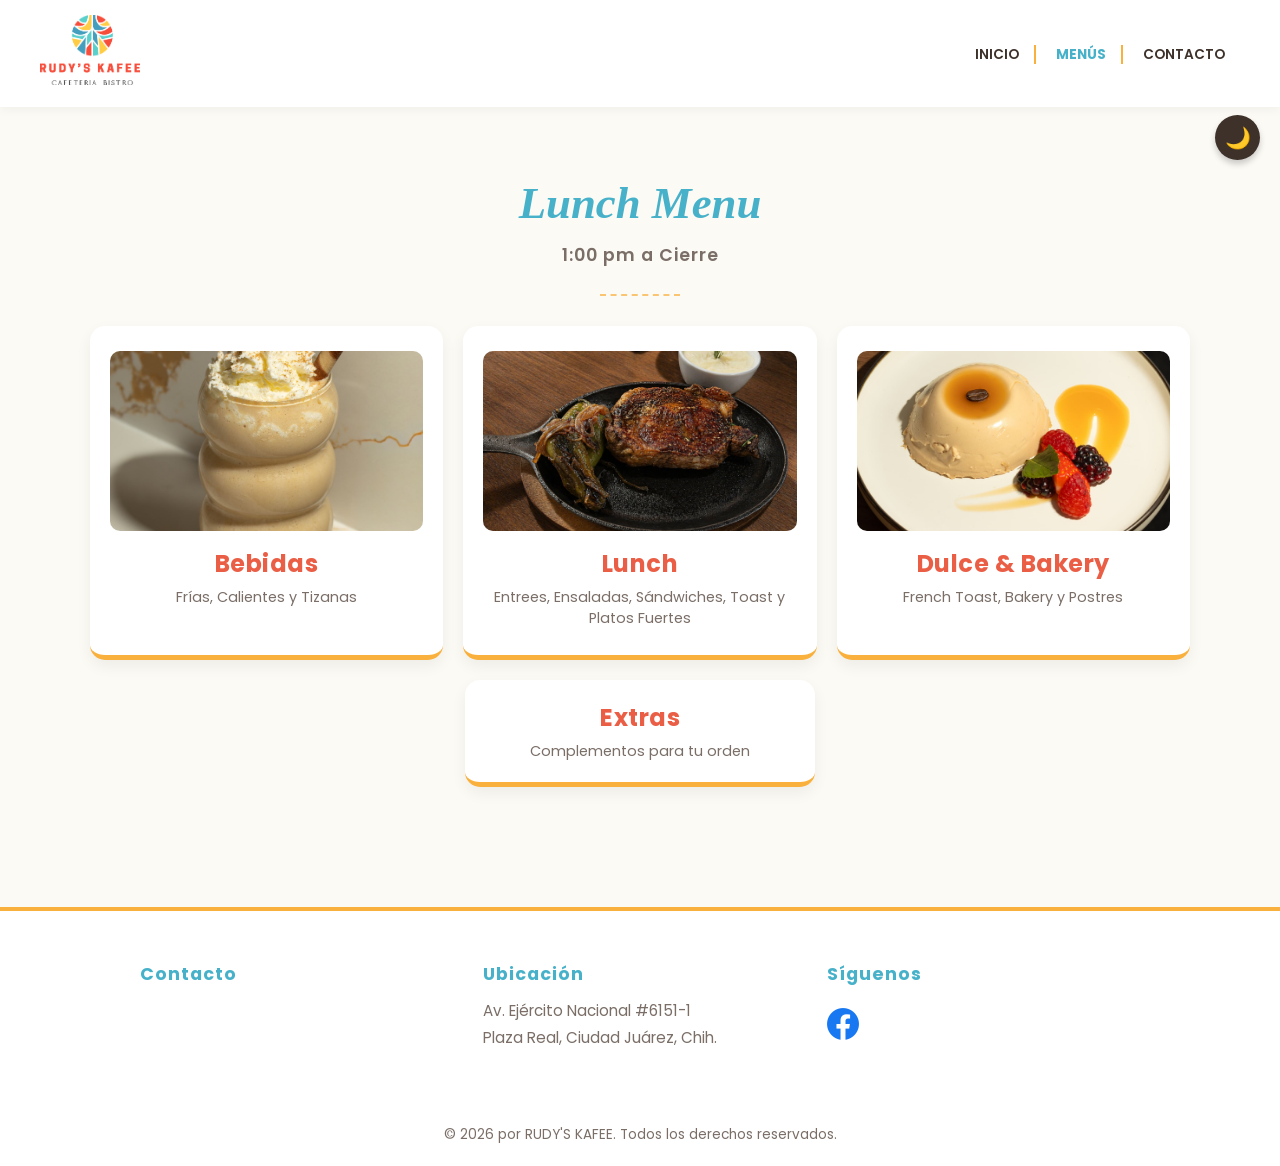
==== index.html @ c00ab3a1 "Update index.html" ====
<!DOCTYPE html>
<html lang="es">
<head>
    <meta charset="UTF-8">
    <meta name="viewport" content="width=device-width, initial-scale=1.0">
    <title>Menú Lunch | Rudy's Kafee</title>
    <link rel="stylesheet" href="style.css?v=43">
    <link href="https://fonts.googleapis.com/css2?family=Poppins:wght@300;400;600;700&display=swap" rel="stylesheet">
</head>
<body>

    <button id="themeToggle" class="theme-toggle" aria-label="Cambiar modo oscuro">🌙</button>
    <button id="backBtn" class="back-btn" onclick="goBack()" aria-label="Volver">&#10094;</button>

    <header class="header">
        <div class="nav-content">
            <div class="logo-area">
                <a href="inicio.html"><img src="LogoPNG.png" alt="Rudy's Kafee" class="logo-imagen"></a>
            </div>

            <button class="menu-toggle" id="menuToggle">
                <span></span>
                <span></span>
                <span></span>
            </button>
           <nav class="main-nav" id="mainNav">
                <ul>
                    <li><a href="inicio.html">Inicio</a></li>
                    <li><a href="index.html" style="color: var(--color-turquesa); font-weight: bold;">Menús</a></li>
                    <li><a href="contacto.html">Contacto</a></li>
                </ul>
            </nav>
        </div>
    </header>

    <main class="main-content">
        <div class="content-container">
            
            <div id="view-inicio" class="view-section active">
                
                <h2 class="brillo-lunch">Lunch Menu</h2>
                <p class="horario-lunch">1:00 pm a Cierre</p>
                <hr class="divider" style="margin: 0 auto 30px auto; width: 80px;">
                
                <div class="category-grid">
                    
                    <div class="category-card" onclick="navigateTo('view-bebidas-grid')">
                        <div class="category-image"><img src="frias/FrappeClasico.jpeg" alt="Bebidas"></div>
                        <h3>Bebidas</h3>
                        <p>Frías, Calientes y Tizanas</p>
                    </div>

                    <div class="category-card" onclick="navigateTo('view-lunch')">
                        <div class="category-image"><img src="fuerte/RibEye.jpeg" alt="Lunch"></div>
                        <h3>Lunch</h3>
                        <p>Entrees, Ensaladas, Sándwiches, Toast y Platos Fuertes</p>
                    </div>

                    <div class="category-card" onclick="navigateTo('view-dulce')">
                        <div class="category-image"><img src="postres/Pannacotta.jpeg" alt="Dulce"></div>
                        <h3>Dulce & Bakery</h3>
                        <p>French Toast, Bakery y Postres</p>
                    </div>

                </div>

                <div class="category-grid" style="grid-template-columns: 1fr; max-width: 350px; margin: 0 auto;">
                    <div class="category-card" onclick="navigateTo('view-extras')" style="display: flex; flex-direction: column; justify-content: center; padding: 20px;">
                        <h3>Extras</h3>
                        <p>Complementos para tu orden</p>
                    </div>
                </div>

            </div>

            <div id="view-bebidas-grid" class="view-section">
                <h2 class="section-title" style="text-align: center;">¿QUÉ TE APETECE BEBER?</h2>
                <hr class="divider" style="margin: 10px auto 30px auto; width: 80px;">
                
                <div class="category-grid">
                    <div class="category-card" onclick="navigateTo('view-bebidas-calientes')">
                        <h3>Calientes</h3>
                        <p>Café Clásico, Lattes, Mochas y Tizanas</p>
                    </div>
                    <div class="category-card" onclick="navigateTo('view-bebidas-frias')">
                        <h3>Frías</h3>
                        <p>Frappes, Lattes Fríos, Non-Coffee y Tizanas</p>
                    </div>
                    <div class="category-card" onclick="navigateTo('view-bebidas-aguas')">
                        <h3>Aguas</h3>
                        <p>Saratoga</p>
                    </div>
                </div>
            </div>

            <div id="view-bebidas-calientes" class="view-section">
                <h2 class="section-title">HOT DRINKS</h2>
                <hr class="divider">

                <div class="menu-grid">
                    <div class="menu-item"><div class="item-image-wrapper"><img src="calientes/Capuchino.jpeg" alt="Capuchino"></div><div class="item-text-wrapper"><h3 class="item-name">Capuchino</h3><span class="item-price" style="display: block; font-size: 0.9rem;">11 OZ: 82.00</span><span class="item-price" style="display: block; font-size: 0.9rem;">16 OZ: 93.00</span></div></div>
                    <div class="menu-item"><div class="item-image-wrapper"><img src="calientes/Chocolate.jpeg" alt="Chocolate"></div><div class="item-text-wrapper"><h3 class="item-name">Chocolate</h3><span class="item-price" style="display: block; font-size: 0.9rem;">11 OZ: 82.00</span><span class="item-price" style="display: block; font-size: 0.9rem;">16 OZ: 93.00</span></div></div>
                    <div class="menu-item"><div class="item-image-wrapper"><img src="calientes/Americano.jpeg" alt="Americano"></div><div class="item-text-wrapper"><h3 class="item-name">Americano</h3><span class="item-price" style="display: block; font-size: 0.9rem;">11 OZ: 76.00</span><span class="item-price" style="display: block; font-size: 0.9rem;">16 OZ: 87.00</span></div></div>
                    <div class="menu-item"><div class="item-image-wrapper"><img src="calientes/Espresso.jpeg" alt="Espresso"></div><div class="item-text-wrapper"><h3 class="item-name">Espresso</h3><span class="item-price" style="display: block; font-size: 0.9rem;">75.00</span><span class="item-price" style="display: block; font-size: 0.9rem; color: var(--color-desc);">Acompañado de agua mineral</span></div></div>
                </div>

                <h3 class="sub-section-title">Lattes</h3>
                <div class="menu-grid">
                    <div class="menu-item"><div class="item-image-wrapper"><img src="calientes/Latte.jpeg" alt="Latte"></div><div class="item-text-wrapper"><h3 class="item-name">Latte</h3><span class="item-price" style="display: block; font-size: 0.9rem;">11 OZ: 82.00</span><span class="item-price" style="display: block; font-size: 0.9rem;">16 OZ: 93.00</span></div></div>
                    <div class="menu-item"><div class="item-image-wrapper"><img src="calientes/LatteVainilla.jpeg" alt="Latte Vainilla"></div><div class="item-text-wrapper"><h3 class="item-name">Latte Vainilla</h3><span class="item-price" style="display: block; font-size: 0.9rem;">11 OZ: 82.00</span><span class="item-price" style="display: block; font-size: 0.9rem;">16 OZ: 93.00</span></div></div>
                    <div class="menu-item"><div class="item-image-wrapper"><img src="calientes/LatteCaramelo.jpeg" alt="Latte Caramelo"></div><div class="item-text-wrapper"><h3 class="item-name">Latte Caramelo</h3><span class="item-price" style="display: block; font-size: 0.9rem;">11 OZ: 82.00</span><span class="item-price" style="display: block; font-size: 0.9rem;">16 OZ: 93.00</span></div></div>
                    <div class="menu-item"><div class="item-image-wrapper"><img src="calientes/LatteAvellana.jpeg" alt="Latte Avellana"></div><div class="item-text-wrapper"><h3 class="item-name">Latte Avellana</h3><span class="item-price" style="display: block; font-size: 0.9rem;">11 OZ: 82.00</span><span class="item-price" style="display: block; font-size: 0.9rem;">16 OZ: 93.00</span></div></div>
                </div>

                <h3 class="sub-section-title">Mochas</h3>
                <div class="menu-grid">
                    <div class="menu-item"><div class="item-image-wrapper"><img src="calientes/MochaOscuro.jpeg" alt="Mocha Oscuro"></div><div class="item-text-wrapper"><h3 class="item-name">Mocha Oscuro</h3><span class="item-price" style="display: block; font-size: 0.9rem;">11 OZ: 82.00</span><span class="item-price" style="display: block; font-size: 0.9rem;">16 OZ: 93.00</span></div></div>
                    <div class="menu-item"><div class="item-image-wrapper"><img src="calientes/MochaBlanco.jpeg" alt="Mocha Blanco"></div><div class="item-text-wrapper"><h3 class="item-name">Mocha Blanco</h3><span class="item-price" style="display: block; font-size: 0.9rem;">11 OZ: 82.00</span><span class="item-price" style="display: block; font-size: 0.9rem;">16 OZ: 93.00</span></div></div>
                </div>

                <h3 class="sub-section-title">Tizanas</h3>
                <div class="menu-grid">
                    <div class="menu-item"><div class="item-image-wrapper"><img src="calientes/Fresa-Kiwi.jpeg" alt="Tizana Fresa Kiwi"></div><div class="item-text-wrapper"><h3 class="item-name">Tizana Fresa Kiwi</h3><span class="item-price">89.00</span></div></div>
                    <div class="menu-item"><div class="item-image-wrapper"><img src="calientes/CocoArandano.jpeg" alt="Tizana Coco Arandano"></div><div class="item-text-wrapper"><h3 class="item-name">Tizana Coco Arandano</h3><span class="item-price">89.00</span></div></div>
                    <div class="menu-item"><div class="item-image-wrapper"><img src="calientes/FrutosBosque.jpeg" alt="Tizana Frutos Bosque"></div><div class="item-text-wrapper"><h3 class="item-name">Tizana Frutos del Bosque</h3><span class="item-price">89.00</span></div></div>
                </div>
            </div>

            <div id="view-bebidas-frias" class="view-section">
                <h2 class="section-title">COLD DRINKS</h2>
                <hr class="divider">
                <h3 class="sub-section-title title-temporada">Bebidas de Temporada</h3>
                <div class="menu-grid">
                    <div class="menu-item"><div class="item-image-wrapper"><img src="frias/Sandia.jpeg" alt="Rojo Sandia Refresher"></div><div class="item-text-wrapper"><h3 class="item-name">Rojo Sandia Refresher</h3><span class="item-price">98.00</span></div></div>
                    <div class="menu-item"><div class="item-image-wrapper"><img src="frias/Tropical.jpeg" alt="Rose Refresher"></div><div class="item-text-wrapper"><h3 class="item-name">Rose Refresher</h3><span class="item-price">98.00</span></div></div>
                    <div class="menu-item"><div class="item-image-wrapper"><img src="frias/Kiwi.jpeg" alt="Tropical Kiwi Velvet"></div><div class="item-text-wrapper"><h3 class="item-name">Tropical Kiwi Velvet</h3><span class="item-price">98.00</span></div></div>
                </div>

                <div class="category-spacing"></div>

                <h3 class="sub-section-title">Frappes</h3>
                <div class="menu-grid">
                    <div class="menu-item"><div class="item-image-wrapper"><img src="frias/FrappeClasico.jpeg" alt="Frappe Clasico"></div><div class="item-text-wrapper"><h3 class="item-name">Frappe Clasico</h3><span class="item-price">103.00</span></div></div>
                    <div class="menu-item"><div class="item-image-wrapper"><img src="frias/FrappeVainilla.jpeg" alt="Frappe Vainilla"></div><div class="item-text-wrapper"><h3 class="item-name">Frappe Vainilla</h3><span class="item-price">103.00</span></div></div>
                    <div class="menu-item"><div class="item-image-wrapper"><img src="frias/FrappeOreo.jpeg" alt="Frappe Oreo"></div><div class="item-text-wrapper"><h3 class="item-name">Frappe Oreo</h3><span class="item-price">103.00</span></div></div>
                    <div class="menu-item"><div class="item-image-wrapper"><img src="frias/FrappeMochaOscuro.jpeg" alt="Frappe Mocha Oscuro"></div><div class="item-text-wrapper"><h3 class="item-name">Frappe Mocha Oscuro</h3><span class="item-price">103.00</span></div></div>
                    <div class="menu-item"><div class="item-image-wrapper"><img src="frias/FrappeMochaBlanco.jpeg" alt="Frappe Mocha Blanco"></div><div class="item-text-wrapper"><h3 class="item-name">Frappe Mocha Blanco</h3><span class="item-price">103.00</span></div></div>
                    <div class="menu-item"><div class="item-image-wrapper"><img src="frias/FrappeMazapan.jpeg" alt="Frappe Mazapan"></div><div class="item-text-wrapper"><h3 class="item-name">Frappe Mazapan</h3><span class="item-price">103.00</span></div></div>
                    <div class="menu-item"><div class="item-image-wrapper"><img src="frias/FrappeCaramelo.jpeg" alt="Frappe Caramelo"></div><div class="item-text-wrapper"><h3 class="item-name">Frappe Caramelo</h3><span class="item-price">103.00</span></div></div>
                    <div class="menu-item"><div class="item-image-wrapper"><img src="frias/FrappeAvellana.jpeg" alt="Frappe Avellana"></div><div class="item-text-wrapper"><h3 class="item-name">Frappe Avellana</h3><span class="item-price">103.00</span></div></div>
                </div>

               <h3 class="sub-section-title">Lattes</h3>
                <div class="menu-grid">
                    <div class="menu-item"><div class="item-image-wrapper"><img src="frias/LatteClasico.jpeg" alt="Latte Frio Regular"></div><div class="item-text-wrapper"><h3 class="item-name">Latte Frio Regular</h3><span class="item-price">82.00</span></div></div>
                    <div class="menu-item"><div class="item-image-wrapper"><img src="frias/LatteFrioVainilla.jpeg" alt="Latte Frio Vainilla"></div><div class="item-text-wrapper"><h3 class="item-name">Latte Frio Vainilla</h3><span class="item-price">87.00</span></div></div>
                    <div class="menu-item"><div class="item-image-wrapper"><img src="frias/LatteFrioAvellana.jpeg" alt="Latte Frio Avellana"></div><div class="item-text-wrapper"><h3 class="item-name">Latte Frio Avellana</h3><span class="item-price">87.00</span></div></div>
                    <div class="menu-item"><div class="item-image-wrapper"><img src="frias/LatteCaramelo.jpeg" alt="Latte Frio Caramelo"></div><div class="item-text-wrapper"><h3 class="item-name">Latte Frio Caramelo</h3><span class="item-price">87.00</span></div></div>
                    <div class="menu-item"><div class="item-image-wrapper"><img src="frias/LatteBlanco.jpeg" alt="Latte Frio Mocha Blanco"></div><div class="item-text-wrapper"><h3 class="item-name">Latte Frio Mocha Blanco</h3><span class="item-price">87.00</span></div></div>
                    <div class="menu-item"><div class="item-image-wrapper"><img src="frias/LatteOscuro.jpeg" alt="Latte Frio Mocha Oscuro"></div><div class="item-text-wrapper"><h3 class="item-name">Latte Frio Mocha Oscuro</h3><span class="item-price">87.00</span></div></div>
                </div>

               <h3 class="sub-section-title">Non-Coffee</h3>
                <div class="menu-grid">
                    <div class="menu-item"><div class="item-image-wrapper"><img src="frias/FresaMora.jpeg" alt="Refresher Berry Garden"></div><div class="item-text-wrapper"><h3 class="item-name">Refresher Berry Garden</h3><span class="item-price">87.00</span></div></div>
                    <div class="menu-item"><div class="item-image-wrapper"><img src="frias/CerezaMora.jpeg" alt="Refresher Cherry Blackberry"></div><div class="item-text-wrapper"><h3 class="item-name">Refresher Cherry Blackberry</h3><span class="item-price">87.00</span></div></div>
                    <div class="menu-item"><div class="item-image-wrapper"><img src="frias/Mango.jpeg" alt="Refresher Mango Peach"></div><div class="item-text-wrapper"><h3 class="item-name">Refresher Mango Peach</h3><span class="item-price">87.00</span></div></div>
                    <div class="menu-item"><div class="item-image-wrapper"><img src="frias/LimonadaFresa.jpeg" alt="Limonada Mineral"></div><div class="item-text-wrapper"><h3 class="item-name">Limonada Mineral de Fresa</h3><span class="item-price">82.00</span></div></div>
                    <div class="menu-item"><div class="item-image-wrapper"><img src="frias/Naranjada.jpeg" alt="Jugo de Naranja"></div><div class="item-text-wrapper"><h3 class="item-name">Jugo de Naranja</h3><span class="item-price">97.00</span></div></div>
                     <div class="menu-item"><div class="item-image-wrapper"><img src="frias/VasoLeche.jpg" alt="Vaso de Leche"></div><div class="item-text-wrapper"><h3 class="item-name">Vaso de Leche</h3><span class="item-price">42.00</span></div></div>
                    <div class="menu-item"><div class="item-image-wrapper"><img src="frias/CocaCola.jpeg" alt="CocaCola"></div><div class="item-text-wrapper"><h3 class="item-name">Coca Cola 235 ml</h3><span class="item-price">49.00</span></div></div>
                 </div>
                 
               <h3 class="sub-section-title">Tizanas</h3>
                <div class="menu-grid">
                    <div class="menu-item"><div class="item-image-wrapper"><img src="frias/FresaKiwiFria.jpeg" alt="Tizana Fresa Kiwi Fria"></div><div class="item-text-wrapper"><h3 class="item-name">Tizana Fresa Kiwi Fria</h3><span class="item-price">89.00</span></div></div>
                    <div class="menu-item"><div class="item-image-wrapper"><img src="frias/CocoArandanoFria.jpeg" alt="Tizana Coco Arandano Fria"></div><div class="item-text-wrapper"><h3 class="item-name">Tizana Coco Arandano Fria</h3><span class="item-price">89.00</span></div></div>
                    <div class="menu-item"><div class="item-image-wrapper"><img src="frias/FrutosBosqueFria.jpeg" alt="Tizana Frutos Bosque Fria"></div><div class="item-text-wrapper"><h3 class="item-name">Tizana Frutos Bosque Fria</h3><span class="item-price">89.00</span></div></div>
                </div>
            </div>

            <div id="view-bebidas-aguas" class="view-section">
                <h2 class="section-title">AGUAS</h2>
                <hr class="divider">
                <div class="menu-grid">
                    <div class="menu-item"><div class="item-image-wrapper"><img src="frias/Saratoga.jpg" alt="Saratoga"></div><div class="item-text-wrapper"><h3 class="item-name">Agua Saratoga 828 ml</h3><span class="item-price">99.00</span></div></div>
                    <div class="menu-item"><div class="item-image-wrapper"><img src="frias/SaratogaMineral.jpg" alt="Saratoga"></div><div class="item-text-wrapper"><h3 class="item-name">Agua Saratoga Carbonatada 828 ml</h3><span class="item-price">99.00</span></div></div>
                    <div class="menu-item"><div class="item-image-wrapper"><img src="frias/SaratogaChica.jpg" alt="Saratoga"></div><div class="item-text-wrapper"><h3 class="item-name">Agua Saratoga 355 ml</h3><span class="item-price">58.00</span></div></div>                   
                 </div>
            </div>

            <div id="view-lunch" class="view-section">
                <div class="especialidad-pill">
                    <img src="LogoSinTexto.png" alt="Especialidad Rudy's">
                    <span>Son especialidad de la casa</span>
                </div>
                <h2 class="section-title">LUNCH</h2>
                <hr class="divider">

                <h3 class="sub-section-title">Entrees</h3>
                <div class="menu-grid">
                    <div class="menu-item">
                        <div class="item-image-wrapper"><img src="entrees/BowlFrutas.jpeg" alt="Bowl de Frutas"></div>
                        <div class="item-text-wrapper"><h3 class="item-name">Bowl de Frutas</h3><p class="item-desc">Fruta de temporada, yogurt griego, granola y miel de abeja.</p><span class="item-price">145.00</span></div>
                    </div>
                   <div class="menu-item">
                        <div class="item-image-wrapper"><img src="entrees/Rollitos.jpeg" alt="Samplers Salé Volován"></div> 
                        <div class="item-text-wrapper">
                            <h3 class="item-name" style="display: flex; align-items: center; gap: 8px;">Tabla Salado Volován <img src="LogoSinTexto.png" alt="Especialidad" style="width: 22px; height: 22px; object-fit: contain;"></h3>
                            <p class="item-desc">Pepino con salmón y tzatziki. <br> Jamón y queso crema. <br> Champiñones con queso gouda y ensalada de morrones. <br> Pesto, tomates cherry y mozzarella. <br> 2 c/u </p>
                            <span class="item-price">245.00</span>
                        </div>
                    </div>
                    <div class="menu-item">
                        <div class="item-image-wrapper"><img src="entrees/RollitoDulce.jpeg" alt="Samplers Sucré Volován"></div>
                        <div class="item-text-wrapper">
                            <h3 class="item-name" style="display: flex; align-items: center; gap: 8px;">Tabla Dulce Volován <img src="LogoSinTexto.png" alt="Especialidad" style="width: 22px; height: 22px; object-fit: contain;"></h3>
                            <p class="item-desc">Nutella, avellana y merengue. <br> Pastelera de frutos rojos, mermelada de la casa y menta. <br> Matcha-coco, chocolate y ajonjolí negro. <br> Crema pastelera de café, fresa y caramelo.<br> 2 c/u </p>
                            <span class="item-price">235.00</span>
                        </div>
                    </div>
                    <div class="menu-item">
                        <div class="item-image-wrapper"><img src="entrees/MiniMolletes.jpeg" alt="Mini Molletes"></div>
                        <div class="item-text-wrapper"><h3 class="item-name">Mini Molletes</h3><p class="item-desc">Frijoles refritos, queso Gouda gratinado.<br>Chorizo.<br>Tocino.<br>Pico de gallo.<br>2 c/u</p><span class="item-price">185.00</span></div>
                    </div>
                </div>

                <h3 class="sub-section-title">Ensaladas</h3>
                <div class="menu-grid">
                    <div class="menu-item">
                        <div class="item-image-wrapper"><img src="ensaladas/EnsaladaManzana.jpeg" alt="Ensalada de Manzana"></div>
                        <div class="item-text-wrapper">
                            <h3 class="item-name">Ensalada de Manzana</h3>
                            <p class="item-desc">Espinacas baby, pepino, arándanos, manzana Granny Smith, cebolla morada y nuez caramelizada.</p>
                            <span class="item-price">175.00</span>
                        </div>
                    </div>
                    <div class="menu-item">
                        <div class="item-image-wrapper"><img src="ensaladas/EnsaladaCol.jpeg" alt="Choux de Bruxelles"></div>
                        <div class="item-text-wrapper">
                            <h3 class="item-name" style="display: flex; align-items: center; gap: 8px;">Coles de Bruselas Rudy's <img src="LogoSinTexto.png" alt="Especialidad" style="width: 22px; height: 22px;"></h3>
                            <p class="item-desc">Coles de bruselas, queso feta, almendra fileteada, jugo de limón y reducción balsámica.</p>
                            <span class="item-price">195.00</span>
                        </div>
                    </div>
                    <div class="menu-item">
                        <div class="item-image-wrapper"><img src="ensaladas/EnsaladaPollo.jpeg" alt="Ensalada Cesar"></div>
                        <div class="item-text-wrapper">
                            <h3 class="item-name">Ensalada Cesar</h3>
                            <p class="item-desc">Corazones de lechuga romana, aderezo césar de la casa, morrones preparados, parmesano, crotones y pollo a la plancha.</p>
                            <span class="item-price">210.00</span>
                        </div>
                    </div>
                </div>

                <h3 class="sub-section-title">Sandwiches</h3>
                <p style="color: var(--color-desc); font-size: 0.9rem; margin-top: -10px; margin-bottom: 15px; font-style: italic;">* Incluyen chips sea salt o ensalada kale.</p>
                <div class="menu-grid">
                    <div class="menu-item">
                        <div class="item-image-wrapper"><img src="sandwich/CuernitoJamon.jpeg" alt="Croissant de Jamon"></div>
                        <div class="item-text-wrapper"><h3 class="item-name">Croissant de Jamón</h3><p class="item-desc">Jamón de pierna, queso gouda, tomate bola, lechuga, aioli de romero.</p><span class="item-price">180.00</span></div>
                    </div>
                    <div class="menu-item">
                        <div class="item-image-wrapper"><img src="sandwich/CuernitoHuevoEstrellado.jpeg" alt="Croissant Corned Beef"></div>
                        <div class="item-text-wrapper"><h3 class="item-name">Croissant Corned Beef</h3><p class="item-desc">Corned beef, queso gouda, huevo estrellado, aioli de ajo frito.</p><span class="item-price">230.00</span></div>
                    </div>
                    <div class="menu-item">
                        <div class="item-image-wrapper"><img src="sandwich/SandwichPollo.jpeg" alt="Panini Rudy"></div>
                        <div class="item-text-wrapper"><h3 class="item-name" style="display: flex; align-items: center; gap: 8px;">Panini Rudy <img src="LogoSinTexto.png" alt="Especialidad" style="width: 22px; height: 22px;"></h3><p class="item-desc">Pechuga de pollo a la plancha, queso gouda, champiñones, morrones preparados, lechuga.</p><span class="item-price">200.00</span></div>
                    </div>
                     <div class="menu-item">
                        <div class="item-image-wrapper"><img src="sandwich/BLT.jpeg" alt="Sandwich Blt"></div>
                        <div class="item-text-wrapper"><h3 class="item-name">Avocado BLT Bistro</h3><p class="item-desc">Tocino crujiente, lechuga fresca, rodajas de tomate, ensalada fria de papa, mostaza dijon. </p><span class="item-price">180.00</span></div>
                    </div>
                </div>

                <h3 class="sub-section-title">Toast</h3>
                <div class="menu-grid">
                    <div class="menu-item">
                        <div class="item-image-wrapper"><img src="toast/ToastAvodado.jpeg" alt="Avocat Toast"></div>
                        <div class="item-text-wrapper"><h3 class="item-name">Avocado Toast Clasico</h3><p class="item-desc">Hogaza natural, aguacate, tocino, salsa macha, mostaza dijon.</p><span class="item-price">175.00</span></div>
                    </div>
                    <div class="menu-item">
                        <div class="item-image-wrapper"><img src="toast/SaumonToast.jpg" alt="Saumon Toast"></div>
                        <div class="item-text-wrapper"><h3 class="item-name" style="display: flex; align-items: center; gap: 8px;">Salmón Toast Rudy's <img src="LogoSinTexto.png" alt="Especialidad" style="width: 22px; height: 22px;"></h3><p class="item-desc">Hogaza, salmón ahumado, aguacate, pepino, cebolla morada, tzatziki.</p><span class="item-price">220.00</span></div>
                    </div>
                </div>

                <h3 class="sub-section-title">Plato Fuerte</h3>
                <div class="menu-grid">
                    <div class="menu-item">
                        <div class="item-image-wrapper"><img src="fuerte/RibEye.jpeg" alt="Rib Eye"></div>
                        <div class="item-text-wrapper"><h3 class="item-name">Rib Eye Reserve</h3><p class="item-desc">Corte de 350g, puré de papa cremoso con un toque de romero, chiles toreados.</p><span class="item-price">650.00</span></div>
                    </div>
                    <div class="menu-item">
                        <div class="item-image-wrapper"><img src="fuerte/Salmon.jpeg" alt="Salmon"></div>
                        <div class="item-text-wrapper"><h3 class="item-name">Salmón Premium Grille</h3><p class="item-desc">Salmón fresco 200g, salsa blanca de queso, coles de Bruselas rostizadas con almendra, reducción balsámica, puré cremoso con romero.</p><span class="item-price">480.00</span></div>
                    </div>
                    <div class="menu-item">
                        <div class="item-image-wrapper"><img src="fuerte/PastaBlanca.jpeg" alt="Pasta Blanca"></div>
                        <div class="item-text-wrapper">
                            <h3 class="item-name">Pasta a la Crème</h3>
                            <p class="item-desc">Pasta corta, salsa blanca de quesos, pollo.</p>
                            <span class="item-price">245.00</span>
                        </div>
                    </div>
                    <div class="menu-item">
                        <div class="item-image-wrapper"><img src="fuerte/PastaPesto.jpeg" alt="Pasta Pesto"></div>
                        <div class="item-text-wrapper">
                            <h3 class="item-name">Pasta Pesto de albahaca</h3>
                            <p class="item-desc">Pasta larga, salsa de pesto de albahaca fresca, pollo.</p>
                            <span class="item-price">265.00</span>
                        </div>
                    </div>
                </div>
            </div>

            <div id="view-dulce" class="view-section">
                <div class="especialidad-pill">
                    <img src="LogoSinTexto.png" alt="Especialidad Rudy's">
                    <span>Son especialidad de la casa</span>
                </div>
                <h2 class="section-title">DULCE & BAKERY</h2>
                <hr class="divider">

                <h3 class="sub-section-title">Signature French Toast</h3>
                <div class="menu-grid">
                    <div class="menu-item">
                        <div class="item-image-wrapper"><img src="french/FrenchMatcha.jpeg" alt="French Toast Matcha"></div>
                        <div class="item-text-wrapper"><h3 class="item-name">French Toast Matcha</h3><p class="item-desc">Pan brioche, crema pastelera de coco, crumble de coco, nibs de cacao.</p><span class="item-price">175.00</span></div>
                    </div>
                    <div class="menu-item">
                        <div class="item-image-wrapper"><img src="french/FrenchCherry.jpeg" alt="French Toast Cherry Blossom"></div>
                        <div class="item-text-wrapper"><h3 class="item-name">French Toast Cherry Blossom</h3><p class="item-desc">Pan brioche, crema pastelera de frutos rojos, mermelada de la casa, azúcar glass.</p><span class="item-price">185.00</span></div>
                    </div>
                    <div class="menu-item">
                        <div class="item-image-wrapper"><img src="french/ToastRojos.jpeg" alt="Fruits Rouges Toast"></div>
                        <div class="item-text-wrapper"><h3 class="item-name">Frutos Rojos Toast</h3><p class="item-desc">Hogaza de natural, queso crema, frutos rojos, almendra fileteada, miel de abeja.</p><span class="item-price">175.00</span></div>
                    </div>
                    <div class="menu-item">
                        <div class="item-image-wrapper"><img src="french/FrenchRudys.jpeg" alt="French Toast Rudy's"></div>
                        <div class="item-text-wrapper"><h3 class="item-name" style="display: flex; align-items: center; gap: 8px;">French Toast Rudy's <img src="LogoSinTexto.png" alt="Especialidad" style="width: 22px; height: 22px;"></h3><p class="item-desc">Pan brioche, crema pastelera de café, caramelo, chocolate semiamargo, merengue suizo.</p><span class="item-price">185.00</span></div>
                    </div>
                </div>

                <h3 class="sub-section-title">Bakery</h3>
                <div class="menu-grid">
                    <div class="menu-item">
                        <div class="item-image-wrapper"><img src="roles/RolCajeta.jpeg" alt="Rol Cajeta"></div>
                        <div class="item-text-wrapper"><h3 class="item-name">Rol de Canela Cajeta</h3><p class="item-desc">Cobertura de queso crema, nuez, cajeta.</p><span class="item-price">100.00</span></div>
                    </div>
                    <div class="menu-item">
                        <div class="item-image-wrapper"><img src="roles/RolRojos.jpeg" alt="Rol Frutos Rojos"></div>
                        <div class="item-text-wrapper"><h3 class="item-name">Rol de Canela Frutos Rojos</h3><p class="item-desc">Cobertura de queso crema, compota de frutos rojos.</p><span class="item-price">100.00</span></div>
                    </div>
                    <div class="menu-item">
                        <div class="item-image-wrapper"><img src="roles/RolNutella.jpeg" alt="Rol Nutella"></div>
                        <div class="item-text-wrapper"><h3 class="item-name">Rol de Canela Nutella</h3><p class="item-desc">Cobertura de queso crema, nuez, nutella.</p><span class="item-price">100.00</span></div>
                    </div>
                </div>

                <h3 class="sub-section-title">Desserts</h3>
                <div class="menu-grid">
                    <div class="menu-item">
                        <div class="item-image-wrapper"><img src="postres/Pannacotta.jpeg" alt="Pannacotta"></div>
                        <div class="item-text-wrapper"><h3 class="item-name" style="display: flex; align-items: center; gap: 8px;">Pannacotta Rudy's <img src="LogoSinTexto.png" alt="Especialidad" style="width: 22px; height: 22px;"></h3><p class="item-desc">Pannacotta de café, caramelo, frutos rojos, hojas de menta.</p><span class="item-price">165.00</span></div>
                   </div>
                    <div class="menu-item">
                        <div class="item-image-wrapper"><img src="postres/Afogatto.jpeg" alt="Afogatto"></div>
                        <div class="item-text-wrapper"><h3 class="item-name">Affogato</h3><p class="item-desc">Bola de nieve de vainilla acompañado de shot de espresso.</p><span class="item-price">120.00</span></div>
                    </div>
                    <div class="menu-item">
                        <div class="item-image-wrapper"><img src="postres/Brownie.jpeg" alt="Brownie"></div>
                        <div class="item-text-wrapper"><h3 class="item-name" style="display: flex; align-items: center; gap: 8px;">Brownie Artesanal Rudy's <img src="LogoSinTexto.png" alt="Especialidad" style="width: 22px; height: 22px;"></h3><p class="item-desc">Acompañado de una bola de nieve con caramelo.</p><span class="item-price">110.00</span></div>
                    </div>
                    <div class="menu-item">
                        <div class="item-image-wrapper"><img src="postres/PastelCafe.jpeg" alt="PastelCafe"></div>
                        <div class="item-text-wrapper"><h3 class="item-name">Rebanada de pastel sabor café</h3><p class="item-desc">Deliciosa rebanada de pastel sabor café.</p><span class="item-price">155.00</span></div>
                    </div>
                     <div class="menu-item">
                        <div class="item-image-wrapper"><img src="postres/PastelChoco.jpeg" alt="PastelChoco"></div>
                        <div class="item-text-wrapper"><h3 class="item-name">Rebanada de pastel sabor chocolate</h3><p class="item-desc">Deliciosa rebanada de pastel sabor chocolate.</p><span class="item-price">165.00</span></div>
                    </div>
                    <div class="menu-item">
                        <div class="item-image-wrapper"><img src="galletas/ChocoChip.jpeg" alt="Galleta NY Chocolate Chip"></div>
                       <div class="item-text-wrapper"><h3 class="item-name">Galleta NY Chocolate Chip</h3><span class="item-price">95.00</span></div>
                    </div>
                    <div class="menu-item">
                        <div class="item-image-wrapper"><img src="galletas/ChocoMatcha.jpeg" alt="Galleta NY Chocolate Chip Matcha"></div>
                        <div class="item-text-wrapper"><h3 class="item-name">Galleta NY Chocolate Chip Matcha</h3><span class="item-price">95.00</span></div>
                    </div>
                    <div class="menu-item">
                        <div class="item-image-wrapper"><img src="galletas/GalletaMatcha.jpeg" alt="Galleta NY Matcha"></div>
                        <div class="item-text-wrapper"><h3 class="item-name">Galleta NY Matcha</h3><span class="item-price">95.00</span></div>
                    </div>
                </div>
            </div> 

            <div id="view-extras" class="view-section">
                <div class="especialidad-pill">
                    <img src="LogoSinTexto.png" alt="Especialidad Rudy's">
                    <span>Son especialidad de la casa</span>
                </div>
                <h2 class="section-title">EXTRAS</h2>
                <hr class="divider">

                <div class="extras-container">
                    <h3 class="sub-section-title">Para tus Platillos</h3>
                    <div class="extra-item"><span class="extra-name">Huevo</span><span class="extra-price">15.00</span></div>
                    <div class="extra-item"><span class="extra-name">Aguacate</span><span class="extra-price">25.00</span></div>
                    <div class="extra-item"><span class="extra-name">Tocino</span><span class="extra-price">35.00</span></div>
                    <div class="extra-item"><span class="extra-name">Pollo</span><span class="extra-price">50.00</span></div>
                     <div class="extra-item"><span class="extra-name">Salmon 100g </span><span class="extra-price">190.00</span></div>
                    <div class="extra-item"><span class="extra-name">Salsa macha</span><span class="extra-price">35.00</span></div>
                    <div class="extra-item"><span class="extra-name">Aderezo (Aioli, Cesar clarico, Romero)</span><span class="extra-price">35.00</span></div>
                    <div class="extra-item"><span class="extra-name">Jamon</span><span class="extra-price">35.00</span></div>
                    
                    <div class="category-spacing"></div>

                    <h3 class="sub-section-title">Para tus Bebidas / Postres</h3>
                    <div class="extra-item"><span class="extra-name">Leche Extra</span><span class="extra-price">12.00</span></div>
                    <div class="extra-item"><span class="extra-name">Leche de Almendra</span><span class="extra-price">18.00</span></div>
                    <div class="extra-item"><span class="extra-name">Leche de Soya</span><span class="extra-price">18.00</span></div>
                    <div class="extra-item"><span class="extra-name">Crema Batida</span><span class="extra-price">12.00</span></div>
                    <div class="extra-item"><span class="extra-name">Bola de Helado</span><span class="extra-price">30.00</span></div>
                    <div class="extra-item"><span class="extra-name">Shot Espresso</span><span class="extra-price">25.00</span></div>
                </div>
            </div>

        </div>
    </main>

    <footer class="footer">
        <div class="footer-container">
            <div class="footer-column">
                <h4 class="footer-title">Contacto</h4>
                <p class="footer-text" style="font-weight: bold; color: #fff;">656 - 634 - 9776</p>
            </div>
            <div class="footer-column">
                <h4 class="footer-title">Ubicación</h4>
                <p class="footer-text">Av. Ejército Nacional #6151-1</p>
                <p class="footer-text">Plaza Real, Ciudad Juárez, Chih.</p>
            </div>
            <div class="footer-column">
                <h4 class="footer-title">Síguenos</h4>
                <div class="footer-socials">
                    <a href="https://www.facebook.com/profile.php?id=100089935731811" target="_blank">
                        <img src="LogoFB.png" alt="Facebook">
                    </a>
                </div>
            </div>
        </div>
        <div class="footer-bottom">
            <p>&copy; 2026 por RUDY'S KAFEE. Todos los derechos reservados.</p>
        </div>
    </footer>

    <script>
        const menuToggle = document.getElementById('menuToggle');
        const mainNav = document.getElementById('mainNav');
        menuToggle.addEventListener('click', () => { mainNav.classList.toggle('active'); });

        let historyStack = ['view-inicio'];

        function navigateTo(viewId) {
            historyStack.push(viewId);
            renderView();
        }

        function goBack() {
            if (historyStack.length > 1) {
                historyStack.pop();
                renderView();
            }
        }

        function renderView() {
            const currentView = historyStack[historyStack.length - 1];
            
            document.querySelectorAll('.view-section').forEach(v => v.classList.remove('active'));
            document.getElementById(currentView).classList.add('active');

            const backBtn = document.getElementById('backBtn');
            if (historyStack.length > 1) {
                backBtn.style.display = 'flex';
            } else {
                backBtn.style.display = 'none';
            }

            if (currentView.includes('bebidas')) {
                document.body.classList.add('theme-bebidas');
            } else {
                document.body.classList.remove('theme-bebidas');
            }

            window.scrollTo({ top: 0, behavior: 'smooth' });
        }

        const themeToggle = document.getElementById('themeToggle');
        themeToggle.addEventListener('click', () => {
            document.body.classList.toggle('dark-mode');
            if(document.body.classList.contains('dark-mode')) {
                themeToggle.innerText = '☀️';
            } else {
                themeToggle.innerText = '🌙';
            }
        });
    </script>
</body>
</html>
---- style.css ----
:root {
    --color-rojo: #eb5e46;
    --color-turquesa: #46b1c9;
    --color-amarillo: #f9b03d;
    --color-carbon: #3d312a;
    --color-fondo: #fcfaf5;
    --color-header: #ffffff;
    --color-desc: #7a6e67;
    --color-caja: #ffffff;
    --font-main: 'Poppins', sans-serif;
}
body.theme-bebidas {
    --color-rojo: #8b5e3c;
    --color-turquesa: #6b8f71; 
    --color-amarillo: #d4a373; 
}
body.dark-mode {
    --color-fondo: #2c2522;
    --color-carbon: #fcfaf5;
    --color-header: #1f1a18;
    --color-desc: #b5a8a1;
    --color-caja: #3d342f;
}
body.dark-mode.theme-bebidas { --color-rojo: #e6b981; }
* { margin: 0; padding: 0; box-sizing: border-box; }
body {
    font-family: var(--font-main);
    background-color: var(--color-fondo);
    color: var(--color-carbon);
    line-height: 1.5;
    transition: background-color 0.4s ease, color 0.4s ease;
}
.header {
    background-color: var(--color-header);
    padding: 15px 20px;
    position: fixed;
    top: 0;
    left: 0;
    width: 100%;
    z-index: 1000;
    transition: background-color 0.4s ease;
    box-shadow: 0 2px 10px rgba(0,0,0,0.05);
}
.nav-content {
    display: flex; justify-content: space-between; align-items: center;
    max-width: 1200px;
    margin: 0 auto;
}
.logo-area { display: flex; align-items: center; }
.logo-imagen { height: 70px; width: auto; object-fit: contain; }
.theme-toggle, .back-btn {
    position: fixed;
    top: 115px;
    background-color: var(--color-carbon);
    color: var(--color-fondo);
    border: none;
    border-radius: 50%;
    width: 45px;
    height: 45px;
    font-size: 1.3rem;
    cursor: pointer;
    z-index: 999;
    box-shadow: 0 4px 6px rgba(0,0,0,0.2);
    display: flex;
    align-items: center;
    justify-content: center;
    transition: transform 0.3s ease, background-color 0.4s ease, color 0.4s ease;
}
.theme-toggle { right: 20px; }
.back-btn { 
    left: 20px; 
    background-color: var(--color-rojo); 
    color: white; 
    display: none;
    font-size: 1.2rem;
    padding-right: 3px;
}
.theme-toggle:hover { transform: scale(1.1); }
.back-btn:hover { transform: scale(1.1); background-color: var(--color-carbon); }
.menu-toggle {
    display: none; flex-direction: column; justify-content: space-between;
    width: 30px; height: 22px; background: transparent;
    border: none; cursor: pointer; padding: 0; z-index: 1001;
}
.menu-toggle span { width: 100%; height: 3px; background-color: var(--color-carbon); border-radius: 2px;
    transition: all 0.3s ease; }
.main-nav ul { list-style: none; display: flex; gap: 20px; }
.main-nav a { text-decoration: none; color: var(--color-carbon); font-weight: 600;
    font-size: 0.85rem; text-transform: uppercase; padding-right: 15px; border-right: 2px solid var(--color-amarillo); }
.main-nav li:last-child a { border-right: none; }
.main-nav a:hover { color: var(--color-rojo); }
.main-content { margin-top: 120px; padding: 40px 20px; }
.content-container { max-width: 1100px; margin: 0 auto; }
.view-section {
    display: none;
    animation: fadeInRight 0.4s ease-in-out;
}
.view-section.active {
    display: block;
}
@keyframes fadeInRight {
    from { opacity: 0; transform: translateX(20px); }
    to { opacity: 1; transform: translateX(0); }
}

.category-grid {
    display: grid;
    grid-template-columns: repeat(3, 1fr);
    gap: 20px; 
    padding-bottom: 20px;
}
.category-card {
    background-color: var(--color-caja); border-radius: 15px; padding: 25px 20px;
    text-align: center; cursor: pointer; transition: transform 0.3s ease, background-color 0.4s ease;
    border-bottom: 5px solid var(--color-amarillo); box-shadow: 0 6px 15px rgba(0,0,0,0.06);
}
.category-card:hover { transform: translateY(-5px); background-color: var(--color-carbon); }
.category-card h3 { font-size: 1.5rem; color: var(--color-rojo); margin-bottom: 5px; transition: color 0.3s ease; font-weight: 700; letter-spacing: 0.5px;}
.category-card p { font-size: 0.9rem; color: var(--color-desc); transition: color 0.3s ease; }
.category-card:hover h3, .category-card:hover p { color: #ffffff; }
.category-image {
    width: 100%; height: 180px; border-radius: 10px; overflow: hidden; margin-bottom: 15px; background-color: var(--color-fondo);
}
.category-image img { width: 100%; height: 100%; object-fit: cover; transition: transform 0.4s ease; }
.category-card:hover .category-image img { transform: scale(1.1); }

.section-title { 
    font-size: 1.8rem; font-weight: 700; margin-top: 15px; margin-bottom: 5px; 
    color: var(--color-turquesa); transition: color 0.4s ease; letter-spacing: 1px;
}
.sub-section-title { 
    font-size: 1.3rem; font-weight: 600; color: var(--color-carbon); margin-top: 25px; margin-bottom: 15px; 
    border-left: 4px solid var(--color-amarillo); padding-left: 10px; transition: border-color 0.4s ease, color 0.4s ease; 
}
.divider { border: none; border-top: 2px dashed var(--color-amarillo); margin: 15px 0 25px 0; transition: border-color 0.4s ease; opacity: 0.7;}
.category-spacing { height: 35px; width: 100%; display: block; }
.especialidad-pill {
    display: flex; align-items: center; justify-content: center; gap: 12px; 
    background-color: var(--color-caja); padding: 8px 20px; border-radius: 25px; 
    max-width: fit-content; margin: 0 auto 30px auto; transition: background-color 0.4s ease;
    box-shadow: 0 3px 6px rgba(0,0,0,0.05);
}
.especialidad-pill img { width: 25px; height: 25px; object-fit: contain; }
.especialidad-pill span { font-size: 0.85rem; color: var(--color-carbon); font-weight: 600; transition: color 0.4s ease; letter-spacing: 0.5px;}

.menu-grid { display: grid; grid-template-columns: repeat(2, 1fr); gap: 15px; }
@media (min-width: 768px) { .menu-grid { gap: 30px; } }
@media (min-width: 1024px) { .menu-grid { grid-template-columns: repeat(3, 1fr); } }

.menu-item { display: flex; flex-direction: column; transition: transform 0.3s ease; }
.menu-item:hover { transform: translateY(-8px); }
.item-image-wrapper {
    width: 100%; aspect-ratio: 1 / 1; overflow: hidden; margin-bottom: 10px;
    background-color: var(--color-caja); border-radius: 12px;
    border-bottom: 4px solid var(--color-amarillo); 
    position: relative; display: flex; align-items: center; justify-content: center;
    transition: border-color 0.4s ease, background-color 0.4s ease; box-shadow: 0 4px 8px rgba(0,0,0,0.08);
}
.item-image-wrapper > img { width: 100%; height: 100%; object-fit: cover; }
.item-text-wrapper { text-align: left; padding: 0 5px; }
.item-name { font-size: 1rem; font-weight: 700; color: var(--color-carbon); margin-bottom: 5px; transition: color 0.4s ease; }
.item-desc { font-size: 0.8rem; color: var(--color-desc); margin-bottom: 8px; line-height: 1.4; font-weight: 400; transition: color 0.4s ease; }
.item-price { font-size: 1.1rem; font-weight: 700; color: var(--color-rojo); transition: color 0.4s ease; }
@media (min-width: 768px) {
    .item-name { font-size: 1.1rem; }
    .item-desc { font-size: 0.9rem; margin-bottom: 10px; line-height: 1.5; }
    .item-price { font-size: 1.2rem; }
}

.mini-carrusel { position: absolute; top: 0; left: 0; width: 100%; height: 100%; }
.mini-carrusel img { position: absolute; top: 0; left: 0; width: 100%; height: 100%; object-fit: cover; opacity: 0;
    animation: desvanecer 9s infinite; }
.mini-carrusel .slide-0 { animation-delay: 0s; }
.mini-carrusel .slide-1 { animation-delay: 3s; }
.mini-carrusel .slide-2 { animation-delay: 6s; }
@keyframes desvanecer { 0% { opacity: 0; } 10% { opacity: 1; } 33% { opacity: 1; } 43% { opacity: 0; } 100% { opacity: 0; } }
.extras-container { max-width: 600px; margin: 0 auto; background-color: var(--color-caja); padding: 20px; border-radius: 15px; box-shadow: 0 5px 15px rgba(0,0,0,0.05); }
.extra-item { display: flex; justify-content: space-between; align-items: center; padding: 15px 15px; border-bottom: 1px dashed var(--color-desc); transition: background-color 0.3s ease, transform 0.2s ease; border-radius: 8px; margin-bottom: 5px; }
.extra-item:last-child { border-bottom: none; }
.extra-item:hover { background-color: var(--color-fondo); transform: translateX(5px); }
.extra-name { font-size: 1.1rem; font-weight: 600; color: var(--color-carbon); transition: color 0.4s ease; }
.extra-price { font-size: 1.1rem; font-weight: 700; color: var(--color-rojo); transition: color 0.4s ease; }

.footer {
    background-color: var(--color-header); color: var(--color-carbon); padding: 50px 20px 20px 20px;
    margin-top: 60px; font-family: var(--font-main); text-align: center; font-size: 0.85rem; transition: background-color 0.4s ease; border-top: 4px solid var(--color-amarillo);
}
.footer-container { max-width: 1000px; margin: 0 auto; display: grid; grid-template-columns: repeat(3, 1fr); gap: 30px; text-align: left; }
.footer-column { display: flex; flex-direction: column; }
.footer-title { color: var(--color-turquesa); font-size: 1.1rem; margin-bottom: 12px; font-weight: 700; letter-spacing: 1px;}
.footer-text { font-size: 0.95rem; color: var(--color-desc); margin-bottom: 6px; line-height: 1.4; font-weight: 400;}
.footer-socials { display: flex; gap: 15px; margin-top: 8px; }
.footer-socials img { width: 32px; height: 32px; object-fit: contain; transition: transform 0.3s ease; }
.footer-socials img:hover { transform: scale(1.15); }
.footer-bottom { text-align: center; margin-top: 50px; padding-top: 20px; border-top: 1px solid var(--color-caja); font-size: 0.85rem; color: var(--color-desc); }
.title-temporada { color: var(--color-rojo) !important; border-left-color: var(--color-turquesa) !important; display: inline-block; animation: latido-temporada 2.5s infinite ease-in-out; }
@keyframes latido-temporada { 0% { transform: scale(1); text-shadow: 0 0 0px transparent; } 50% { transform: scale(1.02); text-shadow: 0 0 10px rgba(235, 94, 70, 0.4); } 100% { transform: scale(1); text-shadow: 0 0 0px transparent; } }

.brillo-brunch {
    text-align: center;
    font-size: 2.8rem;
    color: var(--color-rojo);
    font-weight: 700;
    margin-bottom: 0px;
    margin-top: 10px;
    font-family: 'Georgia', serif;
    font-style: italic;
    animation: resplandor-brunch 2.5s infinite alternate ease-in-out;
}
@keyframes resplandor-brunch {
    0% { text-shadow: 0 0 5px rgba(235, 94, 70, 0.4); transform: scale(1); }
    100% { text-shadow: 0 0 15px rgba(235, 94, 70, 0.9), 0 0 25px rgba(249, 176, 61, 0.7); transform: scale(1.03); }
}
.horario-brunch {
    text-align: center;
    color: var(--color-desc);
    font-size: 1.1rem;
    font-weight: 600;
    margin-top: 5px;
    margin-bottom: 25px;
    letter-spacing: 1px;
}
.brillo-lunch {
    text-align: center;
    font-size: 2.8rem;
    color: var(--color-turquesa);
    font-weight: 700;
    margin-bottom: 0px;
    margin-top: 10px;
    font-family: 'Georgia', serif;
    font-style: italic;
    animation: resplandor-lunch 2.5s infinite alternate ease-in-out;
}
@keyframes resplandor-lunch {
    0% { text-shadow: 0 0 5px rgba(70, 177, 201, 0.4); transform: scale(1); }
    100% { text-shadow: 0 0 15px rgba(70, 177, 201, 0.9), 0 0 25px rgba(249, 176, 61, 0.7); transform: scale(1.03); }
}
.horario-lunch {
    text-align: center;
    color: var(--color-desc);
    font-size: 1.1rem;
    font-weight: 600;
    margin-top: 5px;
    margin-bottom: 25px;
    letter-spacing: 1px;
}

.hero-split { display: flex; flex-wrap: wrap; align-items: center; justify-content: center; gap: 40px; margin-bottom: 80px; padding: 20px; }
.hero-video-container { flex: 1; min-width: 280px; max-width: 350px; background-color: var(--color-caja); border-radius: 15px; overflow: hidden; box-shadow: 0 10px 20px rgba(0,0,0,0.15); aspect-ratio: 9 / 16; display: flex; align-items: center; justify-content: center; position: relative; margin: 0 auto; border: 4px solid #fff; }
.hero-text-container { flex: 1; min-width: 300px; max-width: 500px; text-align: center; }
.hero-logo-img { height: 100px; margin-bottom: 20px; object-fit: contain; }
.hero-title { font-size: 2rem; color: var(--color-turquesa); margin-bottom: 15px; letter-spacing: 2px; font-weight: 700; }
.hero-desc { color: var(--color-desc); font-size: 1.1rem; line-height: 1.6; margin-bottom: 30px; font-weight: 400; }
.btn-primary { font-size: 1.1rem; padding: 12px 40px; border-radius: 30px; cursor: pointer; background-color: var(--color-rojo); color: #ffffff; border: none; font-weight: 700; transition: transform 0.3s ease, box-shadow 0.3s ease; box-shadow: 0 4px 6px rgba(235, 94, 70, 0.4); }
.btn-primary:hover { transform: scale(1.05); box-shadow: 0 6px 12px rgba(235, 94, 70, 0.6); }

/* RESPONSIVE DESIGN: 2 columnas en tablet, 1 columna en celular */
@media (max-width: 900px) {
    .category-grid { grid-template-columns: repeat(2, 1fr); }
}

@media (max-width: 768px) {
    .category-grid { grid-template-columns: 1fr; }
    .footer-container { grid-template-columns: 1fr; text-align: center; gap: 25px; }
    .footer-socials { justify-content: center; }
    .menu-toggle { display: flex; }
    .menu-toggle span { background-color: var(--color-turquesa); }
    .main-nav { display: none; position: absolute; top: 100%; left: 0; width: 100%; background-color: var(--color-header); padding: 20px 0; box-shadow: 0 4px 10px rgba(0,0,0,0.1); border-top: 1px solid #eee; }
    .main-nav.active { display: block; }
    .main-nav ul { flex-direction: column; align-items: center; gap: 15px; }
    .main-nav a { border-right: none; padding-right: 0; font-size: 1.1rem; }
    .section-title { font-size: 1.5rem; }
}
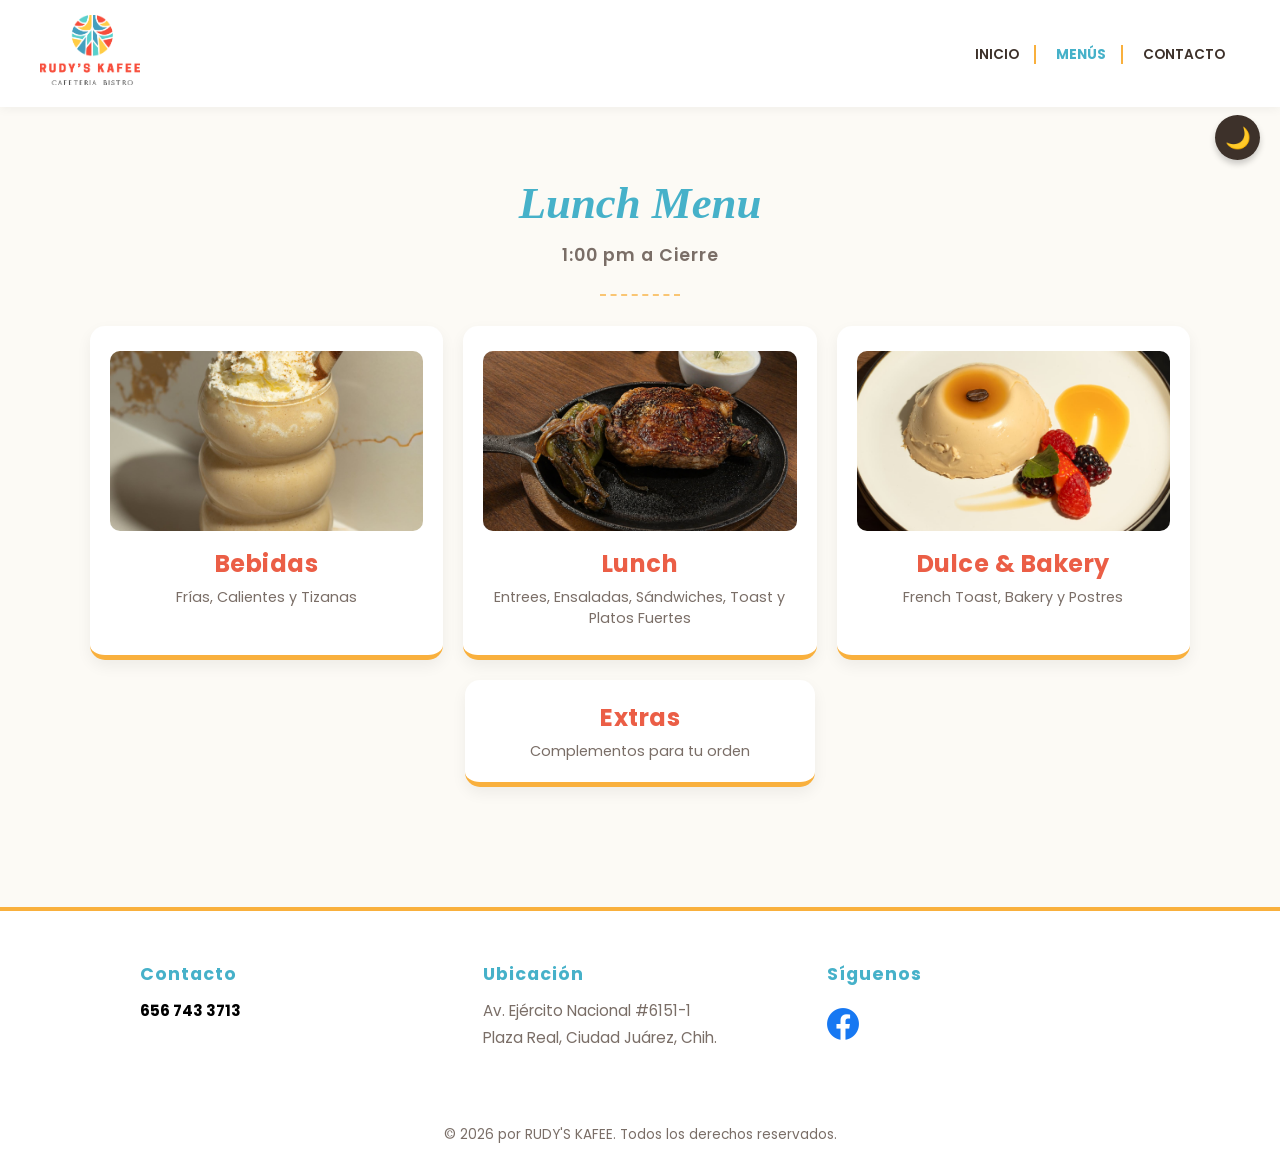
==== commit 555ed321: "Update index.html" ====
--- a/index.html
+++ b/index.html
@@ -110,6 +110,15 @@
                     <div class="menu-item"><div class="item-image-wrapper"><img src="calientes/LatteVainilla.jpeg" alt="Latte Vainilla"></div><div class="item-text-wrapper"><h3 class="item-name">Latte Vainilla</h3><span class="item-price" style="display: block; font-size: 0.9rem;">11 OZ: 82.00</span><span class="item-price" style="display: block; font-size: 0.9rem;">16 OZ: 93.00</span></div></div>
                     <div class="menu-item"><div class="item-image-wrapper"><img src="calientes/LatteCaramelo.jpeg" alt="Latte Caramelo"></div><div class="item-text-wrapper"><h3 class="item-name">Latte Caramelo</h3><span class="item-price" style="display: block; font-size: 0.9rem;">11 OZ: 82.00</span><span class="item-price" style="display: block; font-size: 0.9rem;">16 OZ: 93.00</span></div></div>
                     <div class="menu-item"><div class="item-image-wrapper"><img src="calientes/LatteAvellana.jpeg" alt="Latte Avellana"></div><div class="item-text-wrapper"><h3 class="item-name">Latte Avellana</h3><span class="item-price" style="display: block; font-size: 0.9rem;">11 OZ: 82.00</span><span class="item-price" style="display: block; font-size: 0.9rem;">16 OZ: 93.00</span></div></div>
+                    <div class="menu-item"><div class="item-image-wrapper"><img src="calientes/Salted.jpeg" alt="Latte Sea Salt Caramel"></div><div class="item-text-wrapper"><h3 class="item-name">Salted Crème Latte</h3><span class="item-price" style="display: block; font-size: 0.9rem;">11 OZ: 82.00</span><span class="item-price" style="display: block; font-size: 0.9rem;">16 OZ: 93.00</span></div></div>
+
+                </div>
+
+                <h3 class="sub-section-title">Matchas</h3>
+               <p style="color: var(--color-desc); font-size: 0.9rem; margin-top: -10px; margin-bottom: 15px; font-style: italic;">* Escencia (Vainilla, Caramelo o Avellana) $12.</p>
+                <div class="menu-grid">
+                    <div class="menu-item"><div class="item-image-wrapper"><img src="calientes/MatchaLatte.jpeg" alt="Latte Hazel Matcha Cloud"></div><div class="item-text-wrapper"><h3 class="item-name">Latte Hazel Matcha Cloud</h3><span class="item-price" style="display: block; font-size: 0.9rem;">11 OZ: 82.00</span><span class="item-price" style="display: block; font-size: 0.9rem;">16 OZ: 93.00</span></div></div>
+                    <div class="menu-item"><div class="item-image-wrapper"><img src="calientes/MatchaLatte.jpeg" alt="Matcha Latte"></div><div class="item-text-wrapper"><h3 class="item-name">Matcha Latte</h3><span class="item-price" style="display: block; font-size: 0.9rem;">11 OZ: 82.00</span><span class="item-price" style="display: block; font-size: 0.9rem;">16 OZ: 93.00</span></div></div>
                 </div>
 
                 <h3 class="sub-section-title">Mochas</h3>
@@ -148,6 +157,8 @@
                     <div class="menu-item"><div class="item-image-wrapper"><img src="frias/FrappeMazapan.jpeg" alt="Frappe Mazapan"></div><div class="item-text-wrapper"><h3 class="item-name">Frappe Mazapan</h3><span class="item-price">103.00</span></div></div>
                     <div class="menu-item"><div class="item-image-wrapper"><img src="frias/FrappeCaramelo.jpeg" alt="Frappe Caramelo"></div><div class="item-text-wrapper"><h3 class="item-name">Frappe Caramelo</h3><span class="item-price">103.00</span></div></div>
                     <div class="menu-item"><div class="item-image-wrapper"><img src="frias/FrappeAvellana.jpeg" alt="Frappe Avellana"></div><div class="item-text-wrapper"><h3 class="item-name">Frappe Avellana</h3><span class="item-price">103.00</span></div></div>
+                    <div class="menu-item"><div class="item-image-wrapper"><img src="frias/FrappeSeaSalt.jpeg" alt="Frappe Sea Salt Caramel"></div><div class="item-text-wrapper"><h3 class="item-name">Salted Crème Frappe</h3><span class="item-price">103.00</span></div></div>
+
                 </div>
 
                <h3 class="sub-section-title">Lattes</h3>
@@ -158,6 +169,15 @@
                     <div class="menu-item"><div class="item-image-wrapper"><img src="frias/LatteCaramelo.jpeg" alt="Latte Frio Caramelo"></div><div class="item-text-wrapper"><h3 class="item-name">Latte Frio Caramelo</h3><span class="item-price">87.00</span></div></div>
                     <div class="menu-item"><div class="item-image-wrapper"><img src="frias/LatteBlanco.jpeg" alt="Latte Frio Mocha Blanco"></div><div class="item-text-wrapper"><h3 class="item-name">Latte Frio Mocha Blanco</h3><span class="item-price">87.00</span></div></div>
                     <div class="menu-item"><div class="item-image-wrapper"><img src="frias/LatteOscuro.jpeg" alt="Latte Frio Mocha Oscuro"></div><div class="item-text-wrapper"><h3 class="item-name">Latte Frio Mocha Oscuro</h3><span class="item-price">87.00</span></div></div>
+                    <div class="menu-item"><div class="item-image-wrapper"><img src="frias/SaltedLatte.jpeg" alt="Sea Salt Caramel"></div><div class="item-text-wrapper"><h3 class="item-name">Salted Crème Latte</h3><span class="item-price">87.00</span></div></div>
+
+                </div>
+
+               <h3 class="sub-section-title">Matchas</h3>
+               <p style="color: var(--color-desc); font-size: 0.9rem; margin-top: -10px; margin-bottom: 15px; font-style: italic;">* Escencia (Vainilla, Caramelo o Avellana) $12.</p>
+                <div class="menu-grid">
+                    <div class="menu-item"><div class="item-image-wrapper"><img src="frias/HazelMatcha.jpeg" alt="Latte Frio Hazel Matcha"></div><div class="item-text-wrapper"><h3 class="item-name">Hazel Matcha Cloud</h3><span class="item-price">87.00</span></div></div>
+                    <div class="menu-item"><div class="item-image-wrapper"><img src="frias/VainillaMatcha.jpeg" alt="Latte Frio Vainilla Matcha"></div><div class="item-text-wrapper"><h3 class="item-name">Matcha Latte</h3><span class="item-price">87.00</span></div></div>
                 </div>
 
                <h3 class="sub-section-title">Non-Coffee</h3>
@@ -165,9 +185,10 @@
                     <div class="menu-item"><div class="item-image-wrapper"><img src="frias/FresaMora.jpeg" alt="Refresher Berry Garden"></div><div class="item-text-wrapper"><h3 class="item-name">Refresher Berry Garden</h3><span class="item-price">87.00</span></div></div>
                     <div class="menu-item"><div class="item-image-wrapper"><img src="frias/CerezaMora.jpeg" alt="Refresher Cherry Blackberry"></div><div class="item-text-wrapper"><h3 class="item-name">Refresher Cherry Blackberry</h3><span class="item-price">87.00</span></div></div>
                     <div class="menu-item"><div class="item-image-wrapper"><img src="frias/Mango.jpeg" alt="Refresher Mango Peach"></div><div class="item-text-wrapper"><h3 class="item-name">Refresher Mango Peach</h3><span class="item-price">87.00</span></div></div>
+                    <div class="menu-item"><div class="item-image-wrapper"><img src="frias/Mimosa.jpeg" alt="Mimosas"></div><div class="item-text-wrapper"><h3 class="item-name">Mimosa</h3><span class="item-price">79.00</span></div></div>
                     <div class="menu-item"><div class="item-image-wrapper"><img src="frias/LimonadaFresa.jpeg" alt="Limonada Mineral"></div><div class="item-text-wrapper"><h3 class="item-name">Limonada Mineral de Fresa</h3><span class="item-price">82.00</span></div></div>
                     <div class="menu-item"><div class="item-image-wrapper"><img src="frias/Naranjada.jpeg" alt="Jugo de Naranja"></div><div class="item-text-wrapper"><h3 class="item-name">Jugo de Naranja</h3><span class="item-price">97.00</span></div></div>
-                     <div class="menu-item"><div class="item-image-wrapper"><img src="frias/VasoLeche.jpg" alt="Vaso de Leche"></div><div class="item-text-wrapper"><h3 class="item-name">Vaso de Leche</h3><span class="item-price">42.00</span></div></div>
+                    <div class="menu-item"><div class="item-image-wrapper"><img src="frias/VasoLeche.jpg" alt="Vaso de Leche"></div><div class="item-text-wrapper"><h3 class="item-name">Vaso de Leche</h3><span class="item-price">42.00</span></div></div>
                     <div class="menu-item"><div class="item-image-wrapper"><img src="frias/CocaCola.jpeg" alt="CocaCola"></div><div class="item-text-wrapper"><h3 class="item-name">Coca Cola 235 ml</h3><span class="item-price">49.00</span></div></div>
                  </div>
                  
@@ -201,13 +222,13 @@
                 <div class="menu-grid">
                     <div class="menu-item">
                         <div class="item-image-wrapper"><img src="entrees/BowlFrutas.jpeg" alt="Bowl de Frutas"></div>
-                        <div class="item-text-wrapper"><h3 class="item-name">Bowl de Frutas</h3><p class="item-desc">Fruta de temporada, yogurt griego, granola y miel de abeja.</p><span class="item-price">145.00</span></div>
+                        <div class="item-text-wrapper"><h3 class="item-name">Bowl de Frutas</h3><p class="item-desc">Yogurt griego acompañado de frutas de temporada fresca, granola y miel de abeja.</p><span class="item-price">145.00</span></div>
                     </div>
                    <div class="menu-item">
                         <div class="item-image-wrapper"><img src="entrees/Rollitos.jpeg" alt="Samplers Salé Volován"></div> 
                         <div class="item-text-wrapper">
                             <h3 class="item-name" style="display: flex; align-items: center; gap: 8px;">Tabla Salado Volován <img src="LogoSinTexto.png" alt="Especialidad" style="width: 22px; height: 22px; object-fit: contain;"></h3>
-                            <p class="item-desc">Pepino con salmón y tzatziki. <br> Jamón y queso crema. <br> Champiñones con queso gouda y ensalada de morrones. <br> Pesto, tomates cherry y mozzarella. <br> 2 c/u </p>
+                            <p class="item-desc">Selección de volovanes artesanales con cuatro combinaciones:<br>Jamón serrano con queso crema.<br>Champiñones salteados con queso gouda.<br>Pesto, tomates cherry y mozzarella fresca.<br>2 c/u</p>
                             <span class="item-price">245.00</span>
                         </div>
                     </div>
@@ -215,13 +236,13 @@
                         <div class="item-image-wrapper"><img src="entrees/RollitoDulce.jpeg" alt="Samplers Sucré Volován"></div>
                         <div class="item-text-wrapper">
                             <h3 class="item-name" style="display: flex; align-items: center; gap: 8px;">Tabla Dulce Volován <img src="LogoSinTexto.png" alt="Especialidad" style="width: 22px; height: 22px; object-fit: contain;"></h3>
-                            <p class="item-desc">Nutella, avellana y merengue. <br> Pastelera de frutos rojos, mermelada de la casa y menta. <br> Matcha-coco, chocolate y ajonjolí negro. <br> Crema pastelera de café, fresa y caramelo.<br> 2 c/u </p>
+                            <p class="item-desc">Selección de volovanes con cuatro combinaciones:<br>Nutella, avellana y merengue.<br>Crema pastelera, frutos rojos, mermelada de la casa y menta fresca.<br>Matcha, chocolate y ajonjolí negro.<br>Crema pastelera de café, fresa y caramelo.<br>2 c/u</p>
                             <span class="item-price">235.00</span>
                         </div>
                     </div>
                     <div class="menu-item">
                         <div class="item-image-wrapper"><img src="entrees/MiniMolletes.jpeg" alt="Mini Molletes"></div>
-                        <div class="item-text-wrapper"><h3 class="item-name">Mini Molletes</h3><p class="item-desc">Frijoles refritos, queso Gouda gratinado.<br>Chorizo.<br>Tocino.<br>Pico de gallo.<br>2 c/u</p><span class="item-price">185.00</span></div>
+                        <div class="item-text-wrapper"><h3 class="item-name">Mini Molletes</h3><p class="item-desc">Pan tostado, cubierto con frijoles refritos y queso Gouda gratinado, acompañados de chorizo, tocino y pico de gallo fresco.<br>2 c/u</p><span class="item-price">185.00</span></div>
                     </div>
                 </div>
 
@@ -231,46 +252,38 @@
                         <div class="item-image-wrapper"><img src="ensaladas/EnsaladaManzana.jpeg" alt="Ensalada de Manzana"></div>
                         <div class="item-text-wrapper">
                             <h3 class="item-name">Ensalada de Manzana</h3>
-                            <p class="item-desc">Espinacas baby, pepino, arándanos, manzana Granny Smith, cebolla morada y nuez caramelizada.</p>
+                            <p class="item-desc">Fresca mezcla de espinaca baby con manzana Granny Smith, pepino, arandanos, cebolla morada, cremoso queso de cabra y nuez caramelizada, acompañada de nuestro aderezo de la casa.</p>
                             <span class="item-price">175.00</span>
-                        </div>
-                    </div>
-                    <div class="menu-item">
-                        <div class="item-image-wrapper"><img src="ensaladas/EnsaladaCol.jpeg" alt="Choux de Bruxelles"></div>
-                        <div class="item-text-wrapper">
-                            <h3 class="item-name" style="display: flex; align-items: center; gap: 8px;">Coles de Bruselas Rudy's <img src="LogoSinTexto.png" alt="Especialidad" style="width: 22px; height: 22px;"></h3>
-                            <p class="item-desc">Coles de bruselas, queso feta, almendra fileteada, jugo de limón y reducción balsámica.</p>
-                            <span class="item-price">195.00</span>
                         </div>
                     </div>
                     <div class="menu-item">
                         <div class="item-image-wrapper"><img src="ensaladas/EnsaladaPollo.jpeg" alt="Ensalada Cesar"></div>
                         <div class="item-text-wrapper">
                             <h3 class="item-name">Ensalada Cesar</h3>
-                            <p class="item-desc">Corazones de lechuga romana, aderezo césar de la casa, morrones preparados, parmesano, crotones y pollo a la plancha.</p>
+                            <p class="item-desc">Crujientes corazones de lechuga romana acompañados de pollo a la plancha, crotones dorados y queso parmesano, bañados con nuestro cremoso aderezo César de la casa.</p>
                             <span class="item-price">210.00</span>
                         </div>
                     </div>
                 </div>
 
                 <h3 class="sub-section-title">Sandwiches</h3>
-                <p style="color: var(--color-desc); font-size: 0.9rem; margin-top: -10px; margin-bottom: 15px; font-style: italic;">* Incluyen chips sea salt o ensalada kale.</p>
+                <p style="color: var(--color-desc); font-size: 0.9rem; margin-top: -10px; margin-bottom: 15px; font-style: italic;">* Incluyen papas chips.</p>
                 <div class="menu-grid">
                     <div class="menu-item">
                         <div class="item-image-wrapper"><img src="sandwich/CuernitoJamon.jpeg" alt="Croissant de Jamon"></div>
-                        <div class="item-text-wrapper"><h3 class="item-name">Croissant de Jamón</h3><p class="item-desc">Jamón de pierna, queso gouda, tomate bola, lechuga, aioli de romero.</p><span class="item-price">180.00</span></div>
+                        <div class="item-text-wrapper"><h3 class="item-name">Croissant de Jamón</h3><p class="item-desc">Croissant dorado relleno de jamón de pierna, queso gouda, tomate fresco, lechuga y alioli de romero.</p><span class="item-price">180.00</span></div>
                     </div>
                     <div class="menu-item">
                         <div class="item-image-wrapper"><img src="sandwich/CuernitoHuevoEstrellado.jpeg" alt="Croissant Corned Beef"></div>
-                        <div class="item-text-wrapper"><h3 class="item-name">Croissant Corned Beef</h3><p class="item-desc">Corned beef, queso gouda, huevo estrellado, aioli de ajo frito.</p><span class="item-price">230.00</span></div>
+                        <div class="item-text-wrapper"><h3 class="item-name">Croissant Corned Beef</h3><p class="item-desc">Croissant dorado relleno de corned beef, queso gouda, huevo estrellado y alioli frito.</p><span class="item-price">230.00</span></div>
                     </div>
                     <div class="menu-item">
                         <div class="item-image-wrapper"><img src="sandwich/SandwichPollo.jpeg" alt="Panini Rudy"></div>
-                        <div class="item-text-wrapper"><h3 class="item-name" style="display: flex; align-items: center; gap: 8px;">Panini Rudy <img src="LogoSinTexto.png" alt="Especialidad" style="width: 22px; height: 22px;"></h3><p class="item-desc">Pechuga de pollo a la plancha, queso gouda, champiñones, morrones preparados, lechuga.</p><span class="item-price">200.00</span></div>
+                        <div class="item-text-wrapper"><h3 class="item-name" style="display: flex; align-items: center; gap: 8px;">Panini Rudy <img src="LogoSinTexto.png" alt="Especialidad" style="width: 22px; height: 22px;"></h3><p class="item-desc">Panini tostado con pechuga de pollo a la plancha, queso gouda, champiñones, morrones preparados y lechuga fresca.</p><span class="item-price">200.00</span></div>
                     </div>
                      <div class="menu-item">
                         <div class="item-image-wrapper"><img src="sandwich/BLT.jpeg" alt="Sandwich Blt"></div>
-                        <div class="item-text-wrapper"><h3 class="item-name">Avocado BLT Bistro</h3><p class="item-desc">Tocino crujiente, lechuga fresca, rodajas de tomate, ensalada fria de papa, mostaza dijon. </p><span class="item-price">180.00</span></div>
+                        <div class="item-text-wrapper"><h3 class="item-name">Avocado BLT Bistro</h3><p class="item-desc">Tocino crujiente, aguacate fresco, lechuga y rodajas de tomate, servido sobre una cama de ensalada de papa de la casa.</p><span class="item-price">180.00</span></div>
                     </div>
                 </div>
 
@@ -278,11 +291,11 @@
                 <div class="menu-grid">
                     <div class="menu-item">
                         <div class="item-image-wrapper"><img src="toast/ToastAvodado.jpeg" alt="Avocat Toast"></div>
-                        <div class="item-text-wrapper"><h3 class="item-name">Avocado Toast Clasico</h3><p class="item-desc">Hogaza natural, aguacate, tocino, salsa macha, mostaza dijon.</p><span class="item-price">175.00</span></div>
+                        <div class="item-text-wrapper"><h3 class="item-name">Avocado Toast Clasico</h3><p class="item-desc">Pan de hogaza artesanal tostado, coronado con aguacate fresco y un toque de tocino crujiente, acompañado de salsa macha de la casa.</p><span class="item-price">175.00</span></div>
                     </div>
                     <div class="menu-item">
                         <div class="item-image-wrapper"><img src="toast/SaumonToast.jpg" alt="Saumon Toast"></div>
-                        <div class="item-text-wrapper"><h3 class="item-name" style="display: flex; align-items: center; gap: 8px;">Salmón Toast Rudy's <img src="LogoSinTexto.png" alt="Especialidad" style="width: 22px; height: 22px;"></h3><p class="item-desc">Hogaza, salmón ahumado, aguacate, pepino, cebolla morada, tzatziki.</p><span class="item-price">220.00</span></div>
+                        <div class="item-text-wrapper"><h3 class="item-name" style="display: flex; align-items: center; gap: 8px;">Salmón Toast Rudy's <img src="LogoSinTexto.png" alt="Especialidad" style="width: 22px; height: 22px;"></h3><p class="item-desc">Hogaza artesanal tostada con salmón ahumado, aguacate, pepino fresco, cebolla morada y tzatziki cremoso.</p><span class="item-price">220.00</span></div>
                     </div>
                 </div>
 
@@ -290,17 +303,17 @@
                 <div class="menu-grid">
                     <div class="menu-item">
                         <div class="item-image-wrapper"><img src="fuerte/RibEye.jpeg" alt="Rib Eye"></div>
-                        <div class="item-text-wrapper"><h3 class="item-name">Rib Eye Reserve</h3><p class="item-desc">Corte de 350g, puré de papa cremoso con un toque de romero, chiles toreados.</p><span class="item-price">650.00</span></div>
+                        <div class="item-text-wrapper"><h3 class="item-name">Rib Eye Reserve</h3><p class="item-desc">Corte de Rib Eye de 350 gr, jugoso y asado al punto de su preferencia, acompañado de puré de papa cremoso con esencia de romero, chiles toreados.</p><span class="item-price">650.00</span></div>
                     </div>
                     <div class="menu-item">
                         <div class="item-image-wrapper"><img src="fuerte/Salmon.jpeg" alt="Salmon"></div>
-                        <div class="item-text-wrapper"><h3 class="item-name">Salmón Premium Grille</h3><p class="item-desc">Salmón fresco 200g, salsa blanca de queso, coles de Bruselas rostizadas con almendra, reducción balsámica, puré cremoso con romero.</p><span class="item-price">480.00</span></div>
+                        <div class="item-text-wrapper"><h3 class="item-name">Salmón Premium Grille</h3><p class="item-desc">Salmón fresco a la parrilla, acompañado de ensalada crujiente de corazón de lechuga romana con aderezo de la casa y puré de papa cremoso con esencia de romero.</p><span class="item-price">480.00</span></div>
                     </div>
                     <div class="menu-item">
                         <div class="item-image-wrapper"><img src="fuerte/PastaBlanca.jpeg" alt="Pasta Blanca"></div>
                         <div class="item-text-wrapper">
                             <h3 class="item-name">Pasta a la Crème</h3>
-                            <p class="item-desc">Pasta corta, salsa blanca de quesos, pollo.</p>
+                            <p class="item-desc">Pasta corta bañada en una cremosa salsa blanca con un delicado toque de quesos, acompañada de pechuga de pollo a la plancha.</p>
                             <span class="item-price">245.00</span>
                         </div>
                     </div>
@@ -308,7 +321,7 @@
                         <div class="item-image-wrapper"><img src="fuerte/PastaPesto.jpeg" alt="Pasta Pesto"></div>
                         <div class="item-text-wrapper">
                             <h3 class="item-name">Pasta Pesto de albahaca</h3>
-                            <p class="item-desc">Pasta larga, salsa de pesto de albahaca fresca, pollo.</p>
+                            <p class="item-desc">Pasta larga acompañada de pechuga de pollo, bañada en un aromático pesto de albahaca fresca.</p>
                             <span class="item-price">265.00</span>
                         </div>
                     </div>
@@ -327,35 +340,35 @@
                 <div class="menu-grid">
                     <div class="menu-item">
                         <div class="item-image-wrapper"><img src="french/FrenchMatcha.jpeg" alt="French Toast Matcha"></div>
-                        <div class="item-text-wrapper"><h3 class="item-name">French Toast Matcha</h3><p class="item-desc">Pan brioche, crema pastelera de coco, crumble de coco, nibs de cacao.</p><span class="item-price">175.00</span></div>
+                        <div class="item-text-wrapper"><h3 class="item-name">French Toast Matcha</h3><p class="item-desc">Pan brioche dorado relleno y cubierto con crema pastelera de matcha y coco, acompañado de crumble de coco rayado y nibs de cacao.</p><span class="item-price">175.00</span></div>
                     </div>
                     <div class="menu-item">
                         <div class="item-image-wrapper"><img src="french/FrenchCherry.jpeg" alt="French Toast Cherry Blossom"></div>
-                        <div class="item-text-wrapper"><h3 class="item-name">French Toast Cherry Blossom</h3><p class="item-desc">Pan brioche, crema pastelera de frutos rojos, mermelada de la casa, azúcar glass.</p><span class="item-price">185.00</span></div>
+                        <div class="item-text-wrapper"><h3 class="item-name">French Toast Cherry Blossom</h3><p class="item-desc">Pan brioche dorado relleno y cubierto con crema pastelera de frutos rojos, acompañado de mermelada artesanal de la casa, azúcar glass.</p><span class="item-price">185.00</span></div>
                     </div>
                     <div class="menu-item">
                         <div class="item-image-wrapper"><img src="french/ToastRojos.jpeg" alt="Fruits Rouges Toast"></div>
-                        <div class="item-text-wrapper"><h3 class="item-name">Frutos Rojos Toast</h3><p class="item-desc">Hogaza de natural, queso crema, frutos rojos, almendra fileteada, miel de abeja.</p><span class="item-price">175.00</span></div>
+                        <div class="item-text-wrapper"><h3 class="item-name">Frutos Rojos Toast</h3><p class="item-desc">Hogaza artesanal tostada con queso crema, frutos rojos frescos, almendra fileteada y un toque de miel de abeja.</p><span class="item-price">175.00</span></div>
                     </div>
                     <div class="menu-item">
                         <div class="item-image-wrapper"><img src="french/FrenchRudys.jpeg" alt="French Toast Rudy's"></div>
-                        <div class="item-text-wrapper"><h3 class="item-name" style="display: flex; align-items: center; gap: 8px;">French Toast Rudy's <img src="LogoSinTexto.png" alt="Especialidad" style="width: 22px; height: 22px;"></h3><p class="item-desc">Pan brioche, crema pastelera de café, caramelo, chocolate semiamargo, merengue suizo.</p><span class="item-price">185.00</span></div>
-                    </div>
-                </div>
-
-                <h3 class="sub-section-title">Bakery</h3>
+                        <div class="item-text-wrapper"><h3 class="item-name" style="display: flex; align-items: center; gap: 8px;">French Toast Rudy's <img src="LogoSinTexto.png" alt="Especialidad" style="width: 22px; height: 22px;"></h3><p class="item-desc">Pan brioche dorado relleno y cubierto con crema pastelera de café, terminado con caramelo, chocolate semiamargo y merengue suizo.</p><span class="item-price">185.00</span></div>
+                    </div>
+                </div>
+
+                  <h3 class="sub-section-title">Bakery</h3>
                 <div class="menu-grid">
                     <div class="menu-item">
                         <div class="item-image-wrapper"><img src="roles/RolCajeta.jpeg" alt="Rol Cajeta"></div>
-                        <div class="item-text-wrapper"><h3 class="item-name">Rol de Canela Cajeta</h3><p class="item-desc">Cobertura de queso crema, nuez, cajeta.</p><span class="item-price">100.00</span></div>
+                        <div class="item-text-wrapper"><h3 class="item-name">Rol de Canela Cajeta</h3><p class="item-desc">Rol de canela artesanal, suave y esponjoso con cobertura de crema. Terminado con cajeta y nuez.</p><span class="item-price">100.00</span></div>
                     </div>
                     <div class="menu-item">
                         <div class="item-image-wrapper"><img src="roles/RolRojos.jpeg" alt="Rol Frutos Rojos"></div>
-                        <div class="item-text-wrapper"><h3 class="item-name">Rol de Canela Frutos Rojos</h3><p class="item-desc">Cobertura de queso crema, compota de frutos rojos.</p><span class="item-price">100.00</span></div>
+                        <div class="item-text-wrapper"><h3 class="item-name">Rol de Canela Frutos Rojos</h3><p class="item-desc">Rol de canela artesanal, suave y esponjoso con cobertura de crema. Terminado con compota artesanal de frutos rojos.</p><span class="item-price">100.00</span></div>
                     </div>
                     <div class="menu-item">
                         <div class="item-image-wrapper"><img src="roles/RolNutella.jpeg" alt="Rol Nutella"></div>
-                        <div class="item-text-wrapper"><h3 class="item-name">Rol de Canela Nutella</h3><p class="item-desc">Cobertura de queso crema, nuez, nutella.</p><span class="item-price">100.00</span></div>
+                        <div class="item-text-wrapper"><h3 class="item-name">Rol de Canela Nutella</h3><p class="item-desc">Rol de canela artesanal, suave y esponjoso con cobertura de crema. Terminado con nutella y nuez.</p><span class="item-price">100.00</span></div>
                     </div>
                 </div>
 
@@ -367,31 +380,11 @@
                    </div>
                     <div class="menu-item">
                         <div class="item-image-wrapper"><img src="postres/Afogatto.jpeg" alt="Afogatto"></div>
-                        <div class="item-text-wrapper"><h3 class="item-name">Affogato</h3><p class="item-desc">Bola de nieve de vainilla acompañado de shot de espresso.</p><span class="item-price">120.00</span></div>
+                        <div class="item-text-wrapper"><h3 class="item-name">Affogato</h3><p class="item-desc">Helado cremoso de vainilla bañado al momento con un shot de espresso recién preparado.</p><span class="item-price">120.00</span></div>
                     </div>
                     <div class="menu-item">
                         <div class="item-image-wrapper"><img src="postres/Brownie.jpeg" alt="Brownie"></div>
-                        <div class="item-text-wrapper"><h3 class="item-name" style="display: flex; align-items: center; gap: 8px;">Brownie Artesanal Rudy's <img src="LogoSinTexto.png" alt="Especialidad" style="width: 22px; height: 22px;"></h3><p class="item-desc">Acompañado de una bola de nieve con caramelo.</p><span class="item-price">110.00</span></div>
-                    </div>
-                    <div class="menu-item">
-                        <div class="item-image-wrapper"><img src="postres/PastelCafe.jpeg" alt="PastelCafe"></div>
-                        <div class="item-text-wrapper"><h3 class="item-name">Rebanada de pastel sabor café</h3><p class="item-desc">Deliciosa rebanada de pastel sabor café.</p><span class="item-price">155.00</span></div>
-                    </div>
-                     <div class="menu-item">
-                        <div class="item-image-wrapper"><img src="postres/PastelChoco.jpeg" alt="PastelChoco"></div>
-                        <div class="item-text-wrapper"><h3 class="item-name">Rebanada de pastel sabor chocolate</h3><p class="item-desc">Deliciosa rebanada de pastel sabor chocolate.</p><span class="item-price">165.00</span></div>
-                    </div>
-                    <div class="menu-item">
-                        <div class="item-image-wrapper"><img src="galletas/ChocoChip.jpeg" alt="Galleta NY Chocolate Chip"></div>
-                       <div class="item-text-wrapper"><h3 class="item-name">Galleta NY Chocolate Chip</h3><span class="item-price">95.00</span></div>
-                    </div>
-                    <div class="menu-item">
-                        <div class="item-image-wrapper"><img src="galletas/ChocoMatcha.jpeg" alt="Galleta NY Chocolate Chip Matcha"></div>
-                        <div class="item-text-wrapper"><h3 class="item-name">Galleta NY Chocolate Chip Matcha</h3><span class="item-price">95.00</span></div>
-                    </div>
-                    <div class="menu-item">
-                        <div class="item-image-wrapper"><img src="galletas/GalletaMatcha.jpeg" alt="Galleta NY Matcha"></div>
-                        <div class="item-text-wrapper"><h3 class="item-name">Galleta NY Matcha</h3><span class="item-price">95.00</span></div>
+                        <div class="item-text-wrapper"><h3 class="item-name" style="display: flex; align-items: center; gap: 8px;">Brownie Artesanal Rudy's <img src="LogoSinTexto.png" alt="Especialidad" style="width: 22px; height: 22px;"></h3><p class="item-desc">Brownie artesanal de chocolate, acompañado de helado de vainilla y un delicado toque de caramelo.</p><span class="item-price">110.00</span></div>
                     </div>
                 </div>
             </div> 
@@ -410,20 +403,19 @@
                     <div class="extra-item"><span class="extra-name">Aguacate</span><span class="extra-price">25.00</span></div>
                     <div class="extra-item"><span class="extra-name">Tocino</span><span class="extra-price">35.00</span></div>
                     <div class="extra-item"><span class="extra-name">Pollo</span><span class="extra-price">50.00</span></div>
-                     <div class="extra-item"><span class="extra-name">Salmon 100g </span><span class="extra-price">190.00</span></div>
-                    <div class="extra-item"><span class="extra-name">Salsa macha</span><span class="extra-price">35.00</span></div>
-                    <div class="extra-item"><span class="extra-name">Aderezo (Aioli, Cesar clarico, Romero)</span><span class="extra-price">35.00</span></div>
+                    <div class="extra-item"><span class="extra-name">Salmon 100g </span><span class="extra-price">190.00</span></div>
                     <div class="extra-item"><span class="extra-name">Jamon</span><span class="extra-price">35.00</span></div>
                     
                     <div class="category-spacing"></div>
 
-                    <h3 class="sub-section-title">Para tus Bebidas / Postres</h3>
+                    <h3 class="sub-section-title">Para tus Bebidas / Postres</h3> 
                     <div class="extra-item"><span class="extra-name">Leche Extra</span><span class="extra-price">12.00</span></div>
                     <div class="extra-item"><span class="extra-name">Leche de Almendra</span><span class="extra-price">18.00</span></div>
                     <div class="extra-item"><span class="extra-name">Leche de Soya</span><span class="extra-price">18.00</span></div>
                     <div class="extra-item"><span class="extra-name">Crema Batida</span><span class="extra-price">12.00</span></div>
                     <div class="extra-item"><span class="extra-name">Bola de Helado</span><span class="extra-price">30.00</span></div>
                     <div class="extra-item"><span class="extra-name">Shot Espresso</span><span class="extra-price">25.00</span></div>
+                    <div class="extra-item"><span class="extra-name">Esencias (Vainilla, Caramelo o Avellana)</span><span class="extra-price">12.00</span></div>
                 </div>
             </div>
 
@@ -434,7 +426,7 @@
         <div class="footer-container">
             <div class="footer-column">
                 <h4 class="footer-title">Contacto</h4>
-                <p class="footer-text" style="font-weight: bold; color: #fff;">656 - 634 - 9776</p>
+                <p class="footer-text" style="font-weight: bold; color: #000;">656 743 3713</p>
             </div>
             <div class="footer-column">
                 <h4 class="footer-title">Ubicación</h4>
